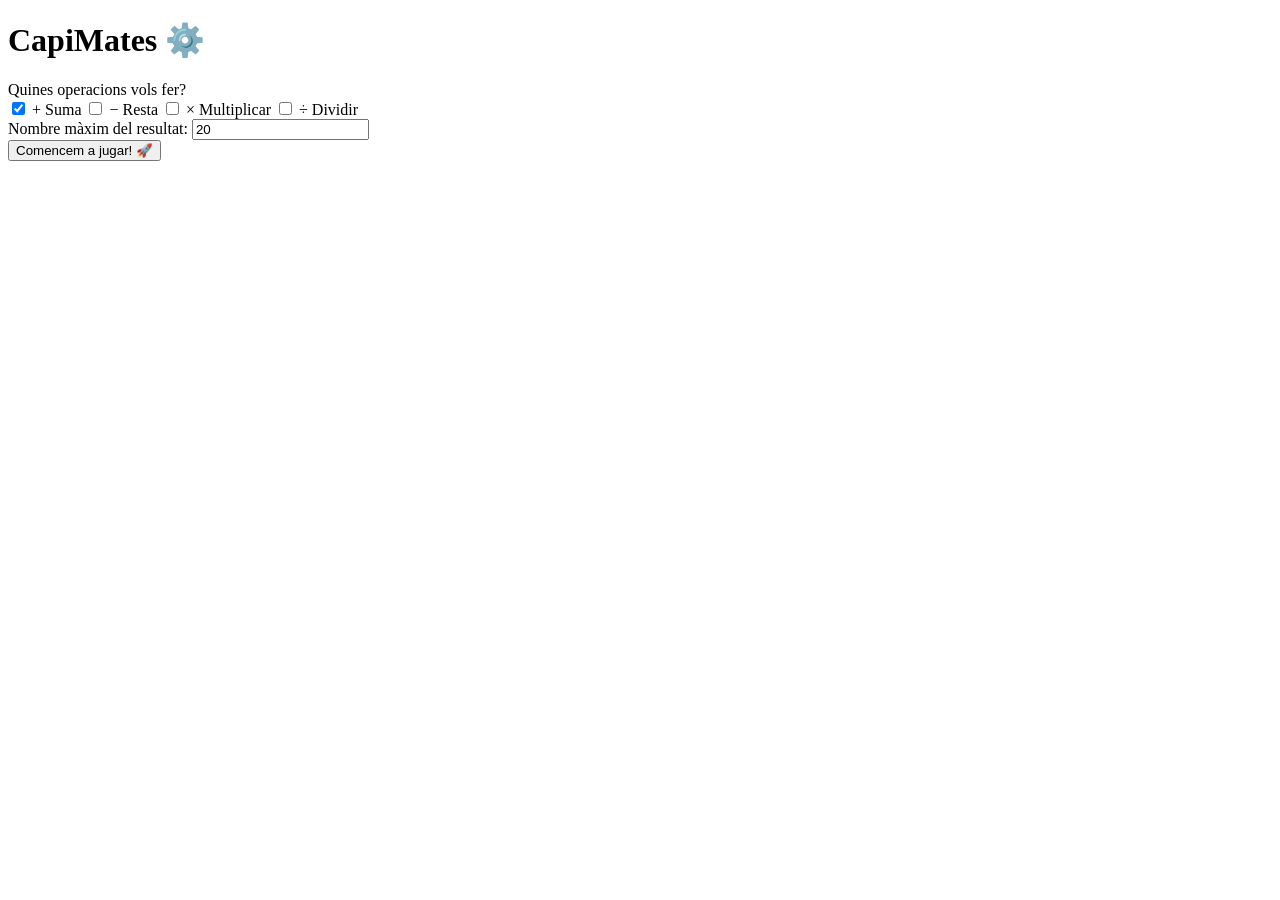
==== index.html @ 8f6d489b "Update index.html" ====
<!DOCTYPE html>
<html lang="es">
<head>
    <meta charset="UTF-8">
    <meta name="viewport" content="width=device-width, initial-scale=1.0">
    <title>Joc de Matemàtiques amb Capibara</title>
    <link rel="stylesheet" href="estilos.css">
</head>
<body>

    <div id="pantalla-configuracion" class="contenedor-juego">
        <h1>CapiMates ⚙️</h1>
        
        <div class="grupo-ajuste">
            <label>Quines operacions vols fer?</label>
            <div class="selector-operaciones">
                <label class="tarjeta-op">
                    <input type="checkbox" value="+" checked>
                    <span class="icono-op">+</span>
                    <span class="texto-op">Suma</span>
                </label>
                <label class="tarjeta-op">
                    <input type="checkbox" value="-">
                    <span class="icono-op">−</span>
                    <span class="texto-op">Resta</span>
                </label>
                <label class="tarjeta-op">
                    <input type="checkbox" value="*">
                    <span class="icono-op">×</span>
                    <span class="texto-op">Multiplicar</span>
                </label>
                <label class="tarjeta-op">
                    <input type="checkbox" value="/">
                    <span class="icono-op">÷</span>
                    <span class="texto-op">Dividir</span>
                </label>
            </div>
        </div>

        <div class="grupo-ajuste">
            <label for="input-maximo">Nombre màxim del resultat:</label>
            <input type="number" id="input-maximo" value="20" min="5">
        </div>

        <button id="btn-iniciar">Comencem a jugar! 🚀</button>
    </div>

    <div id="pantalla-juego" class="contenedor-juego" style="display: none;">
        <div class="contenedor-progreso">
            <div id="barra-progreso" class="barra-progreso"></div>
        </div>

        <div class="pizarra">
            <span id="num1">?</span>
            <span id="operador-visual" class="operador">×</span>
            <span id="num2">?</span>
        </div>

        <div class="zona-interaccion">
            <input type="text" id="input-respuesta" placeholder="?" readonly>
            <p id="mensaje-feedback" class="mensaje-error"></p>
            
            <div class="teclado-pantalla">
                <button class="tecla" data-valor="1">1</button>
                <button class="tecla" data-valor="2">2</button>
                <button class="tecla" data-valor="3">3</button>
                <button class="tecla" data-valor="4">4</button>
                <button class="tecla" data-valor="5">5</button>
                <button class="tecla" data-valor="6">6</button>
                <button class="tecla" data-valor="7">7</button>
                <button class="tecla" data-valor="8">8</button>
                <button class="tecla" data-valor="9">9</button>
                <button class="tecla tecla-accion borrar" data-valor="borrar">⌫</button>
                <button class="tecla" data-valor="0">0</button>
                <button class="tecla tecla-accion enviar" data-valor="enviar">✓</button>
            </div>
        </div>
    </div>

    <div id="pantalla-premio" class="contenedor-premio" style="display: none;">
        <h1>Genial! ⭐</h1>
        <p>Fes pesigolles a la teva nova amiga!</p>

        <div id="area-capibara" class="area-capibara">
            <svg id="capibara-svg" viewBox="0 0 200 200" width="200" height="200">
                <circle cx="70" cy="90" r="14" fill="#8c6239"/>
                <circle cx="70" cy="90" r="8" fill="#b1855b"/>
                
                <path d="M 50,140 C 40,80 135,65 155,95 C 170,95 185,105 185,125 C 185,155 145,165 100,165 C 55,165 50,155 50,140 Z" fill="#a07148"/>
                
                <path d="M 135,115 C 135,95 180,100 180,125 C 180,145 150,145 135,135 Z" fill="#8c6239"/>
                <ellipse cx="175" cy="116" rx="4" ry="6" fill="#2d1e18"/>
                
                <circle id="capi-ojo-normal" cx="128" cy="92" r="5.5" fill="#2d1e18"/>
                <path id="capi-boca-normal" d="M 155,132 Q 165,132 170,127" stroke="#2d1e18" stroke-width="3.5" stroke-linecap="round" fill="none"/>
                
                <path id="capi-ojo-feliz" d="M 120,95 Q 128,85 136,95" stroke="#2d1e18" stroke-width="4.5" stroke-linecap="round" fill="none"/>
                <path id="capi-boca-feliz" d="M 150,127 Q 162,144 172,125" stroke="#2d1e18" stroke-width="3.5" stroke-linecap="round" fill="#d90429"/>
                
                <circle cx="138" cy="108" r="9" fill="#ffb3c1" opacity="0.75"/>
            </svg>
            <div id="efecto-caricia" class="efecto-caricia">✨</div>
        </div>

        <button id="btn-reiniciar">Tornem! 🔄</button>
    </div>

    <script src="script.js"></script>
</body>
</html>
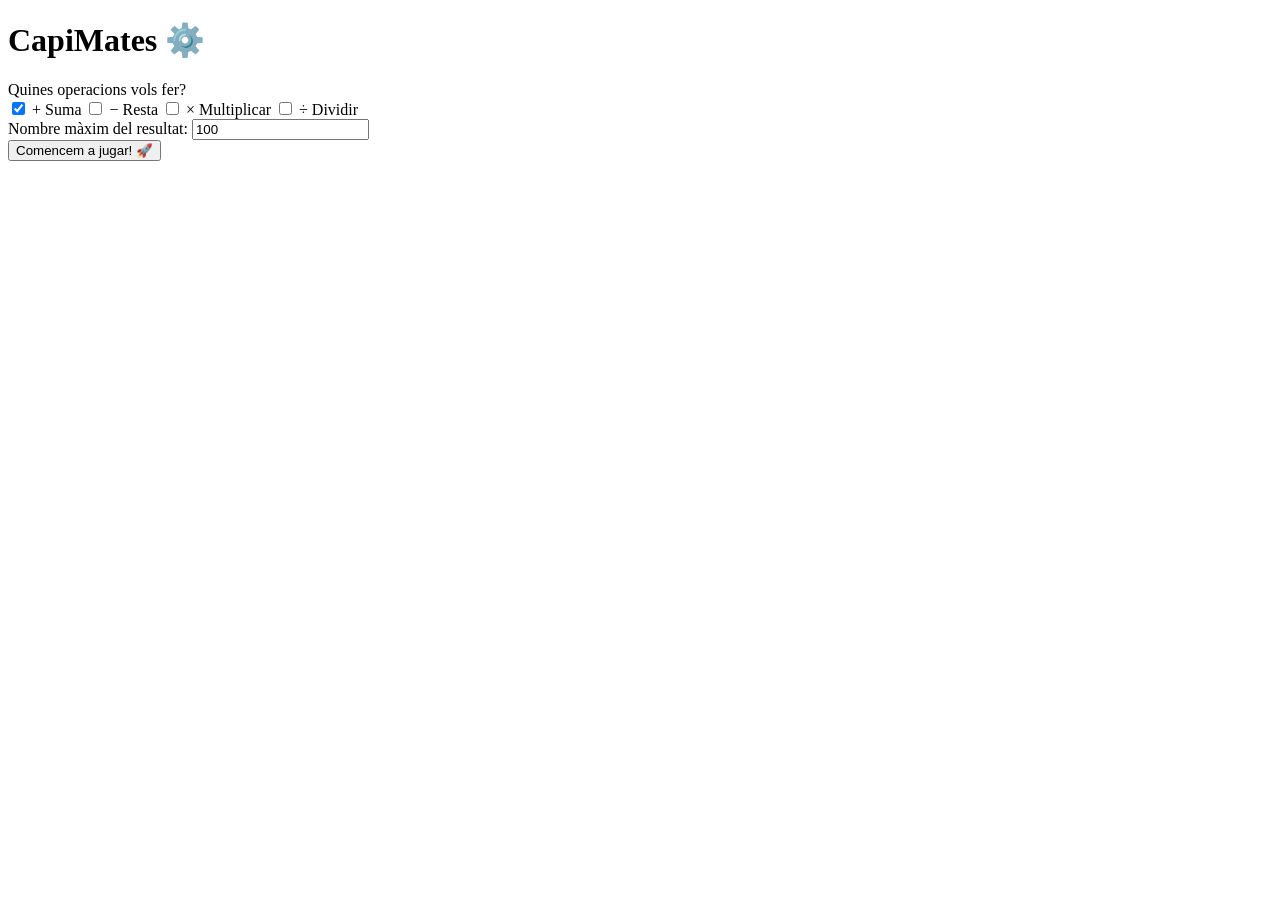
==== commit 270ac103: "Update index.html" ====
--- a/index.html
+++ b/index.html
@@ -39,7 +39,7 @@
 
         <div class="grupo-ajuste">
             <label for="input-maximo">Nombre màxim del resultat:</label>
-            <input type="number" id="input-maximo" value="20" min="5">
+            <input type="number" id="input-maximo" value="100" min="5">
         </div>
 
         <button id="btn-iniciar">Comencem a jugar! 🚀</button>
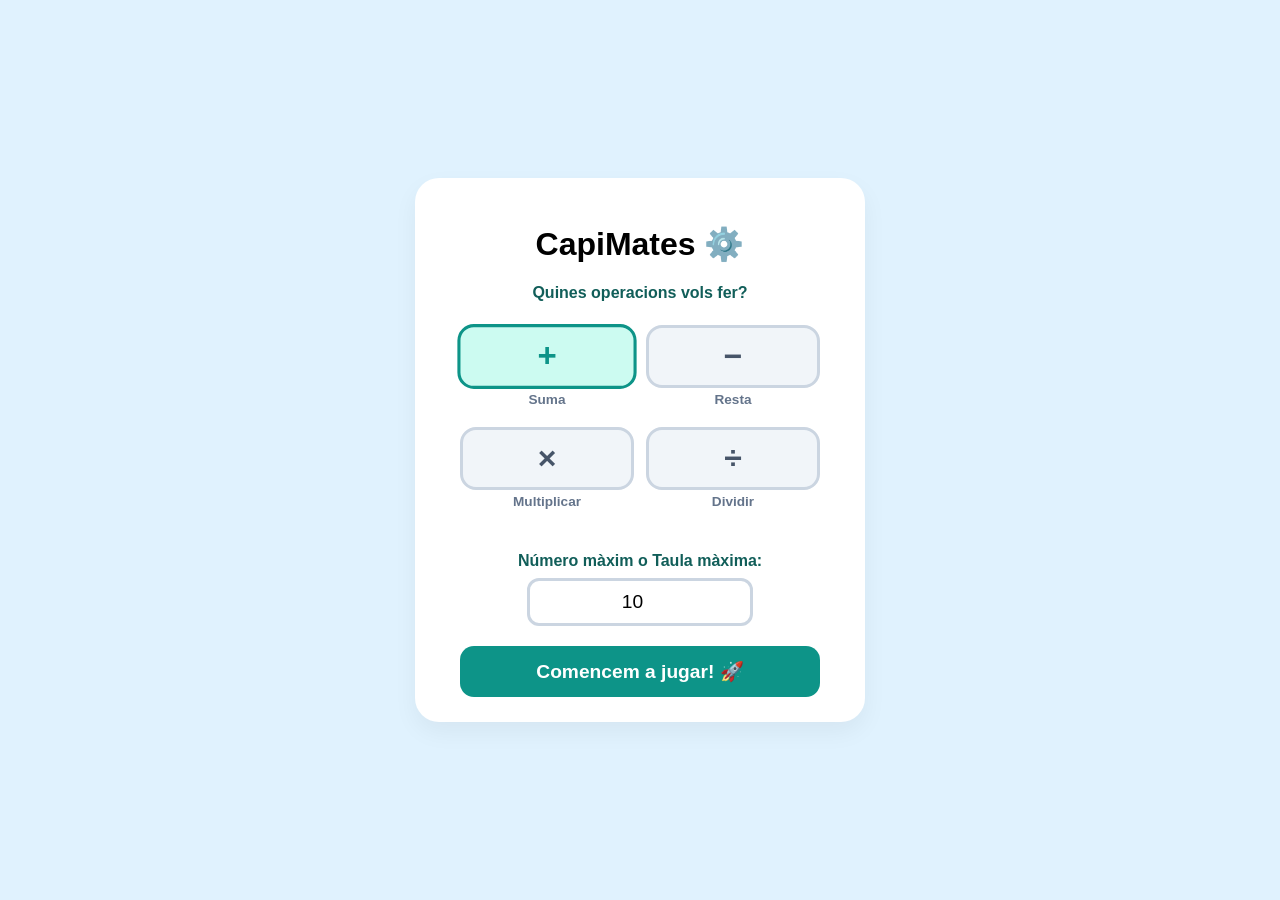
==== commit 3e0b86e5: "Ver 1.1" ====
--- a/index.html
+++ b/index.html
@@ -1,10 +1,13 @@
 <!DOCTYPE html>
-<html lang="es">
+<html lang="ca">
 <head>
     <meta charset="UTF-8">
     <meta name="viewport" content="width=device-width, initial-scale=1.0">
     <title>Joc de Matemàtiques amb Capibara</title>
     <link rel="stylesheet" href="estilos.css">
+    <link rel="manifest" href="manifest.json">
+    <meta name="mobile-web-app-capable" content="yes">
+    <meta name="apple-mobile-web-app-capable" content="yes">
 </head>
 <body>
 
@@ -38,8 +41,8 @@
         </div>
 
         <div class="grupo-ajuste">
-            <label for="input-maximo">Nombre màxim del resultat:</label>
-            <input type="number" id="input-maximo" value="100" min="5">
+            <label id="label-maximo" for="input-maximo">Número màxim o Taula màxima:</label>
+            <input type="number" id="input-maximo" value="10" min="5">
         </div>
 
         <button id="btn-iniciar">Comencem a jugar! 🚀</button>
@@ -82,23 +85,7 @@
         <p>Fes pesigolles a la teva nova amiga!</p>
 
         <div id="area-capibara" class="area-capibara">
-            <svg id="capibara-svg" viewBox="0 0 200 200" width="200" height="200">
-                <circle cx="70" cy="90" r="14" fill="#8c6239"/>
-                <circle cx="70" cy="90" r="8" fill="#b1855b"/>
-                
-                <path d="M 50,140 C 40,80 135,65 155,95 C 170,95 185,105 185,125 C 185,155 145,165 100,165 C 55,165 50,155 50,140 Z" fill="#a07148"/>
-                
-                <path d="M 135,115 C 135,95 180,100 180,125 C 180,145 150,145 135,135 Z" fill="#8c6239"/>
-                <ellipse cx="175" cy="116" rx="4" ry="6" fill="#2d1e18"/>
-                
-                <circle id="capi-ojo-normal" cx="128" cy="92" r="5.5" fill="#2d1e18"/>
-                <path id="capi-boca-normal" d="M 155,132 Q 165,132 170,127" stroke="#2d1e18" stroke-width="3.5" stroke-linecap="round" fill="none"/>
-                
-                <path id="capi-ojo-feliz" d="M 120,95 Q 128,85 136,95" stroke="#2d1e18" stroke-width="4.5" stroke-linecap="round" fill="none"/>
-                <path id="capi-boca-feliz" d="M 150,127 Q 162,144 172,125" stroke="#2d1e18" stroke-width="3.5" stroke-linecap="round" fill="#d90429"/>
-                
-                <circle cx="138" cy="108" r="9" fill="#ffb3c1" opacity="0.75"/>
-            </svg>
+            <div id="contenedor-capibara-svg"></div>
             <div id="efecto-caricia" class="efecto-caricia">✨</div>
         </div>
 
--- a/estilos.css
+++ b/estilos.css
@@ -0,0 +1,236 @@
+body {
+    background-color: #e0f2fe; 
+    font-family: 'Arial', sans-serif;
+    display: flex;
+    justify-content: center;
+    align-items: center;
+    height: 100vh;
+    margin: 0;
+    overflow: hidden;
+    user-select: none;
+}
+
+.contenedor-juego, .contenedor-premio {
+    background: #ffffff;
+    border-radius: 24px;
+    padding: 25px;
+    box-shadow: 0 10px 25px rgba(0, 0, 0, 0.05);
+    width: 90%;
+    max-width: 400px;
+    text-align: center;
+}
+
+/* --- Ajustes Selección Múltiple (Grid de Tarjetas) --- */
+.selector-operaciones {
+    display: grid;
+    grid-template-columns: repeat(2, 1fr);
+    gap: 12px;
+    width: 90%;
+    margin: 15px auto;
+}
+
+.tarjeta-op {
+    cursor: pointer;
+    position: relative;
+}
+
+.tarjeta-op input {
+    position: absolute;
+    opacity: 0;
+}
+
+.icono-op {
+    display: block;
+    background-color: #f1f5f9;
+    color: #475569;
+    font-size: 2rem;
+    font-weight: bold;
+    border-radius: 16px;
+    padding: 10px 0;
+    border: 3px solid #cbd5e1;
+    transition: all 0.2s;
+}
+
+.texto-op {
+    display: block;
+    font-size: 0.85rem;
+    color: #64748b;
+    margin-top: 4px;
+    font-weight: bold;
+}
+
+/* Estado cuando la casilla está seleccionada */
+.tarjeta-op input:checked + .icono-op {
+    background-color: #ccfbf1;
+    color: #0d9488;
+    border-color: #0d9488;
+    transform: scale(1.03);
+}
+
+.grupo-ajuste {
+    display: flex;
+    flex-direction: column;
+    margin-bottom: 20px;
+}
+
+.grupo-ajuste label {
+    color: #115e59;
+    font-weight: bold;
+    margin-bottom: 8px;
+}
+
+#input-maximo {
+    width: 50%;
+    margin: 0 auto;
+    padding: 10px;
+    font-size: 1.2rem;
+    border: 3px solid #cbd5e1;
+    border-radius: 12px;
+    text-align: center;
+    outline: none;
+}
+
+#btn-iniciar, #btn-reiniciar {
+    background-color: #0d9488;
+    color: white;
+    border: none;
+    border-radius: 14px;
+    padding: 14px;
+    font-size: 1.2rem;
+    font-weight: bold;
+    cursor: pointer;
+    width: 90%;
+}
+
+/* --- Pizarra y Visuales --- */
+.contenedor-progreso {
+    background-color: #f1f5f9;
+    border-radius: 12px;
+    height: 14px;
+    overflow: hidden;
+    margin-bottom: 20px;
+}
+
+.barra-progreso {
+    background-color: #22c55e;
+    height: 100%;
+    width: 0%;
+    transition: width 0.3s;
+}
+
+.pizarra {
+    background-color: #ccfbf1;
+    color: #115e59;
+    font-size: 3.2rem;
+    font-weight: bold;
+    border-radius: 20px;
+    padding: 25px;
+    margin-bottom: 15px;
+    display: flex;
+    justify-content: center;
+    gap: 15px;
+}
+
+#input-respuesta {
+    width: 60%;
+    padding: 10px;
+    font-size: 1.8rem;
+    border: 3px solid #cbd5e1;
+    border-radius: 14px;
+    text-align: center;
+    background-color: #f8fafc;
+    margin-bottom: 5px;
+}
+
+.mensaje-error {
+    color: #dc2626;
+    font-weight: bold;
+    min-height: 24px;
+    margin: 5px 0;
+}
+
+/* --- Teclado Numérico Integrado --- */
+.teclado-pantalla {
+    display: grid;
+    grid-template-columns: repeat(3, 1fr);
+    gap: 10px;
+    width: 90%;
+    margin: 10px auto 0 auto;
+}
+
+.tecla {
+    background-color: #f8fafc;
+    border: 2px solid #e2e8f0;
+    border-radius: 12px;
+    padding: 15px 0;
+    font-size: 1.4rem;
+    font-weight: bold;
+    color: #334155;
+    cursor: pointer;
+    transition: background 0.1s;
+}
+
+.tecla:active {
+    background-color: #cbd5e1;
+}
+
+.tecla-accion {
+    color: white;
+}
+
+.tecla-accion.borrar {
+    background-color: #94a3b8;
+    border-color: #64748b;
+}
+
+.tecla-accion.enviar {
+    background-color: #059669;
+    border-color: #047857;
+}
+
+/* --- Estados Animados de la Capibara Dulce --- */
+.area-capibara {
+    position: relative;
+    width: 220px;
+    height: 220px;
+    margin: 20px auto;
+    background-color: #f0fdf4;
+    border-radius: 50%;
+    display: flex;
+    justify-content: center;
+    align-items: center;
+    cursor: pointer;
+    -webkit-tap-highlight-color: transparent;
+}
+
+#capibara-svg {
+    transition: transform 0.15s ease-out;
+}
+
+/* Por defecto, los vectores felices están escondidos */
+#capi-ojo-feliz, #capi-boca-feliz {
+    display: none;
+}
+
+/* Cuando se activa la clase 'feliz' cambiamos las expresiones y salta */
+.area-capibara.feliz #capibara-svg {
+    transform: scale(1.12) translateY(-8px);
+}
+
+.area-capibara.feliz #capi-ojo-normal,
+.area-capibara.feliz #capi-boca-normal {
+    display: none;
+}
+
+.area-capibara.feliz #capi-ojo-feliz,
+.area-capibara.feliz #capi-boca-feliz {
+    display: block;
+}
+
+.efecto-caricia {
+    position: absolute;
+    font-size: 3rem;
+    opacity: 0;
+    transition: opacity 0.2s, transform 0.3s;
+    pointer-events: none;
+}
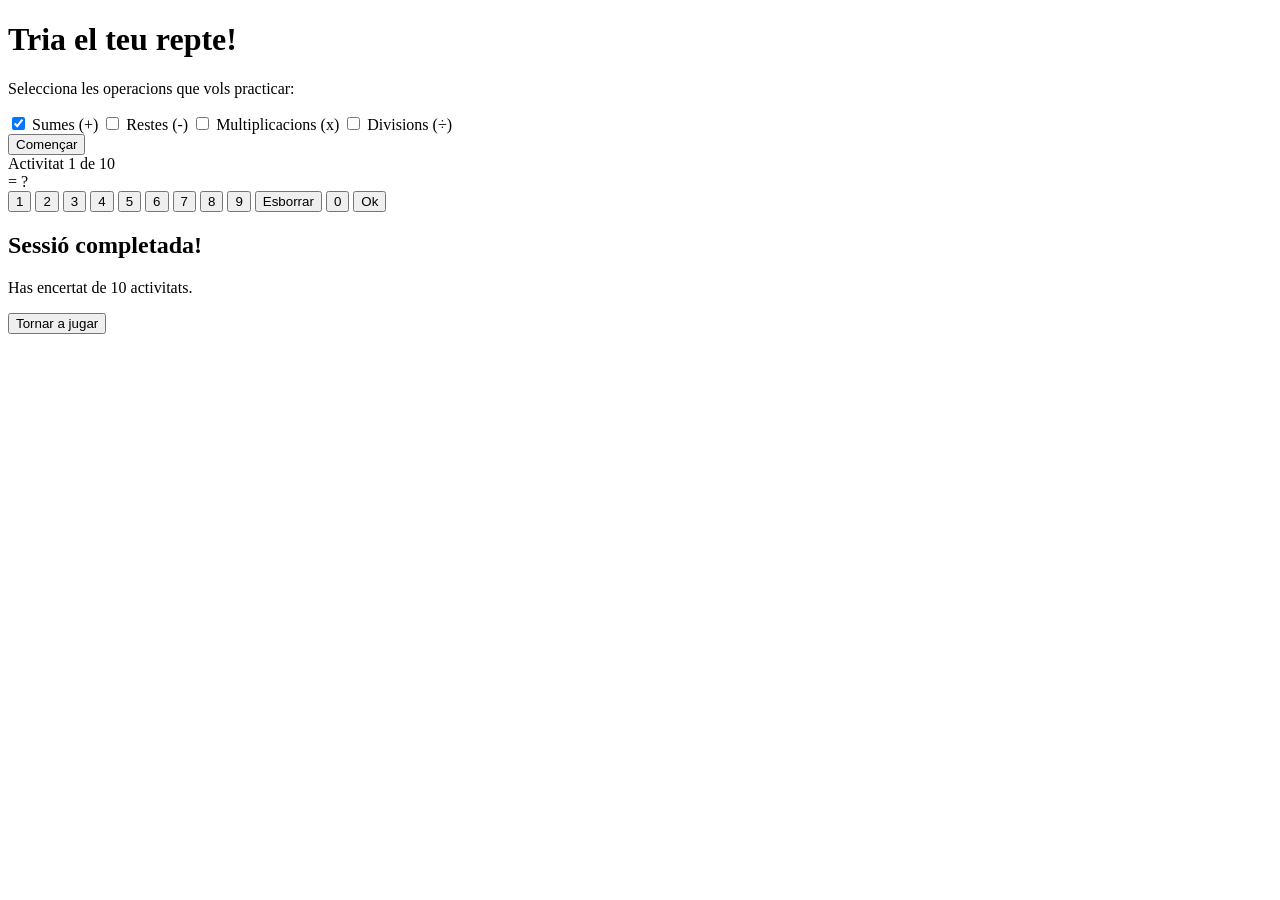
==== commit bedf1c6e: "Rename index to index.html" ====
--- a/index.html
+++ b/index.html
@@ -3,95 +3,66 @@
 <head>
     <meta charset="UTF-8">
     <meta name="viewport" content="width=device-width, initial-scale=1.0">
-    <title>Joc de Matemàtiques amb Capibara</title>
-    <link rel="stylesheet" href="estilos.css">
-    <link rel="manifest" href="manifest.json">
-    <meta name="mobile-web-app-capable" content="yes">
-    <meta name="apple-mobile-web-app-capable" content="yes">
+    <title>Repte Matemàtic</title>
+    <link rel="stylesheet" href="style.css">
 </head>
 <body>
+    <div id="app-container">
+        <!-- PANTALLA D'INICI -->
+        <div id="screen-start" class="screen active">
+            <h1>Tria el teu repte!</h1>
+            <p>Selecciona les operacions que vols practicar:</p>
+            <div class="options">
+                <label><input type="checkbox" id="op-add" value="+" checked> Sumes (+)</label>
+                <label><input type="checkbox" id="op-sub" value="-"> Restes (-)</label>
+                <label><input type="checkbox" id="op-mul" value="*"> Multiplicacions (x)</label>
+                <label><input type="checkbox" id="op-div" value="/"> Divisions (÷)</label>
+            </div>
+            <button id="btn-start" class="btn-primary">Començar</button>
+        </div>
 
-    <div id="pantalla-configuracion" class="contenedor-juego">
-        <h1>CapiMates ⚙️</h1>
-        
-        <div class="grupo-ajuste">
-            <label>Quines operacions vols fer?</label>
-            <div class="selector-operaciones">
-                <label class="tarjeta-op">
-                    <input type="checkbox" value="+" checked>
-                    <span class="icono-op">+</span>
-                    <span class="texto-op">Suma</span>
-                </label>
-                <label class="tarjeta-op">
-                    <input type="checkbox" value="-">
-                    <span class="icono-op">−</span>
-                    <span class="texto-op">Resta</span>
-                </label>
-                <label class="tarjeta-op">
-                    <input type="checkbox" value="*">
-                    <span class="icono-op">×</span>
-                    <span class="texto-op">Multiplicar</span>
-                </label>
-                <label class="tarjeta-op">
-                    <input type="checkbox" value="/">
-                    <span class="icono-op">÷</span>
-                    <span class="texto-op">Dividir</span>
-                </label>
+        <!-- PANTALLA DE JOC -->
+        <div id="screen-game" class="screen">
+            <div class="progress-bar">
+                <span id="progress-text">Activitat 1 de 10</span>
+            </div>
+            <div class="game-area">
+                <div id="operation-display">
+                    <span id="num1"></span> 
+                    <span id="operator"></span> 
+                    <span id="num2"></span> = 
+                    <span id="user-answer">?</span>
+                </div>
+                
+                <!-- TECLAT NUMÈRIC -->
+                <div class="numpad">
+                    <button class="num-btn">1</button>
+                    <button class="num-btn">2</button>
+                    <button class="num-btn">3</button>
+                    <button class="num-btn">4</button>
+                    <button class="num-btn">5</button>
+                    <button class="num-btn">6</button>
+                    <button class="num-btn">7</button>
+                    <button class="num-btn">8</button>
+                    <button class="num-btn">9</button>
+                    <button class="num-btn action-btn" id="btn-clear">Esborrar</button>
+                    <button class="num-btn">0</button>
+                    <button class="num-btn action-btn" id="btn-submit">Ok</button>
+                </div>
+                <div id="feedback-message"></div>
             </div>
         </div>
 
-        <div class="grupo-ajuste">
-            <label id="label-maximo" for="input-maximo">Número màxim o Taula màxima:</label>
-            <input type="number" id="input-maximo" value="10" min="5">
-        </div>
-
-        <button id="btn-iniciar">Comencem a jugar! 🚀</button>
-    </div>
-
-    <div id="pantalla-juego" class="contenedor-juego" style="display: none;">
-        <div class="contenedor-progreso">
-            <div id="barra-progreso" class="barra-progreso"></div>
-        </div>
-
-        <div class="pizarra">
-            <span id="num1">?</span>
-            <span id="operador-visual" class="operador">×</span>
-            <span id="num2">?</span>
-        </div>
-
-        <div class="zona-interaccion">
-            <input type="text" id="input-respuesta" placeholder="?" readonly>
-            <p id="mensaje-feedback" class="mensaje-error"></p>
-            
-            <div class="teclado-pantalla">
-                <button class="tecla" data-valor="1">1</button>
-                <button class="tecla" data-valor="2">2</button>
-                <button class="tecla" data-valor="3">3</button>
-                <button class="tecla" data-valor="4">4</button>
-                <button class="tecla" data-valor="5">5</button>
-                <button class="tecla" data-valor="6">6</button>
-                <button class="tecla" data-valor="7">7</button>
-                <button class="tecla" data-valor="8">8</button>
-                <button class="tecla" data-valor="9">9</button>
-                <button class="tecla tecla-accion borrar" data-valor="borrar">⌫</button>
-                <button class="tecla" data-valor="0">0</button>
-                <button class="tecla tecla-accion enviar" data-valor="enviar">✓</button>
+        <!-- PANTALLA DE RESULTATS -->
+        <div id="screen-results" class="screen">
+            <h2>Sessió completada!</h2>
+            <div class="score-display">
+                <p>Has encertat <span id="final-score"></span> de 10 activitats.</p>
+                <p id="result-message"></p>
             </div>
+            <button id="btn-restart" class="btn-primary">Tornar a jugar</button>
         </div>
     </div>
-
-    <div id="pantalla-premio" class="contenedor-premio" style="display: none;">
-        <h1>Genial! ⭐</h1>
-        <p>Fes pesigolles a la teva nova amiga!</p>
-
-        <div id="area-capibara" class="area-capibara">
-            <div id="contenedor-capibara-svg"></div>
-            <div id="efecto-caricia" class="efecto-caricia">✨</div>
-        </div>
-
-        <button id="btn-reiniciar">Tornem! 🔄</button>
-    </div>
-
     <script src="script.js"></script>
 </body>
 </html>
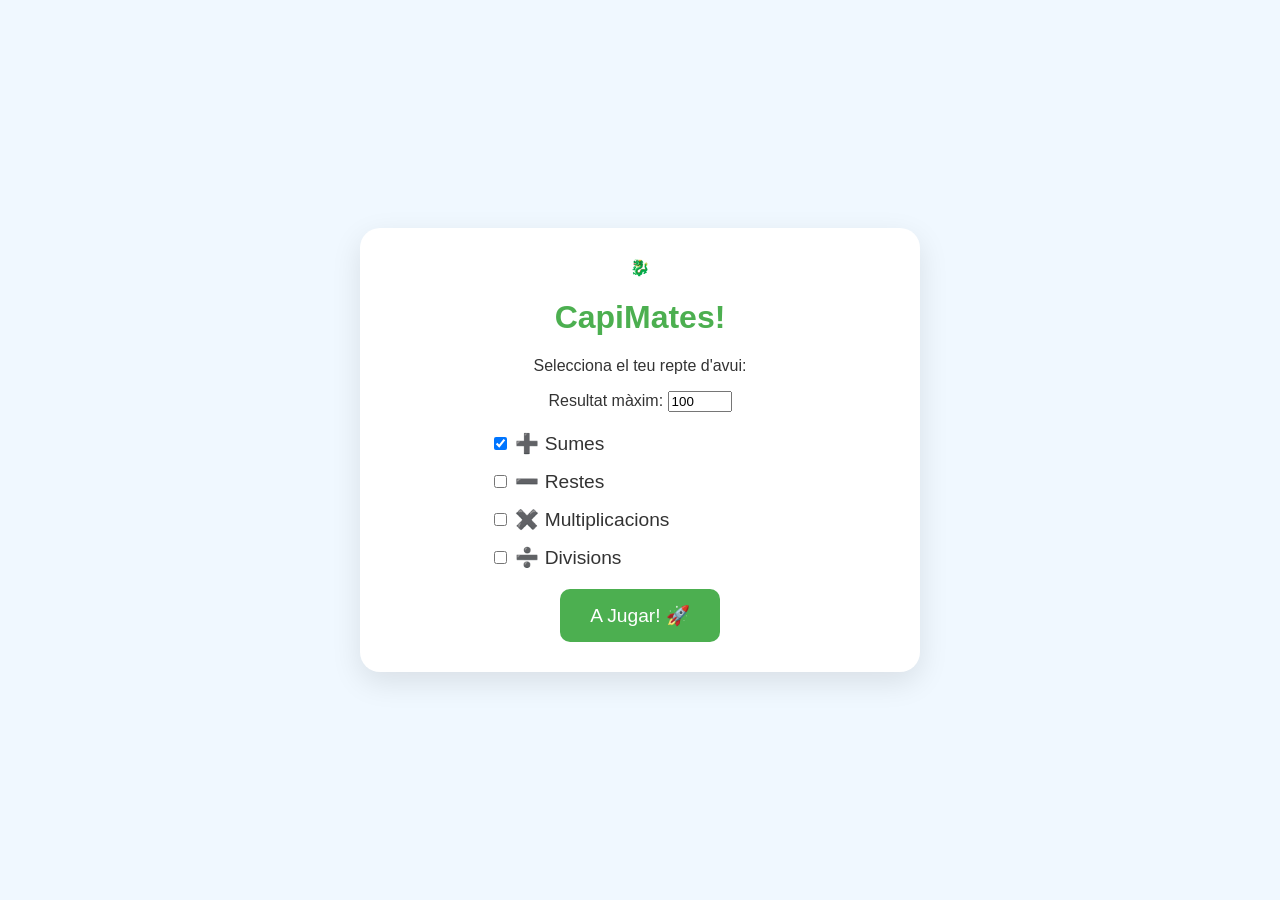
==== commit 221a559f: "Update title and button texts in index.html" ====
--- a/index.html
+++ b/index.html
@@ -3,29 +3,43 @@
 <head>
     <meta charset="UTF-8">
     <meta name="viewport" content="width=device-width, initial-scale=1.0">
-    <title>Repte Matemàtic</title>
+    <title>CapiMates - Repte Matemàtic!</title>
     <link rel="stylesheet" href="style.css">
 </head>
 <body>
     <div id="app-container">
         <!-- PANTALLA D'INICI -->
         <div id="screen-start" class="screen active">
-            <h1>Tria el teu repte!</h1>
-            <p>Selecciona les operacions que vols practicar:</p>
-            <div class="options">
-                <label><input type="checkbox" id="op-add" value="+" checked> Sumes (+)</label>
-                <label><input type="checkbox" id="op-sub" value="-"> Restes (-)</label>
-                <label><input type="checkbox" id="op-mul" value="*"> Multiplicacions (x)</label>
-                <label><input type="checkbox" id="op-div" value="/"> Divisions (÷)</label>
+            <div class="mascot" id="start-mascot">🐉</div>
+            <h1>CapiMates!</h1>
+            <p>Selecciona el teu repte d'avui:</p>
+            
+            <div class="settings-panel">
+                <div class="max-limit-group">
+                    <label for="max-result">Resultat màxim:</label>
+                    <input type="number" id="max-result" value="100" min="10" max="1000">
+                </div>
+                
+                <div class="options">
+                    <label><input type="checkbox" id="op-add" value="+" checked> ➕ Sumes</label>
+                    <label><input type="checkbox" id="op-sub" value="-"> ➖ Restes</label>
+                    <label><input type="checkbox" id="op-mul" value="*"> ✖️ Multiplicacions</label>
+                    <label><input type="checkbox" id="op-div" value="/"> ➗ Divisions</label>
+                </div>
             </div>
-            <button id="btn-start" class="btn-primary">Començar</button>
+            
+            <button id="btn-start" class="btn-primary">A Jugar! 🚀</button>
         </div>
 
         <!-- PANTALLA DE JOC -->
         <div id="screen-game" class="screen">
-            <div class="progress-bar">
-                <span id="progress-text">Activitat 1 de 10</span>
+            <div class="header-game">
+                <div class="progress-bar">
+                    <span id="progress-text">Activitat 1 / 10</span>
+                </div>
+                <div class="mascot-small" id="game-mascot">🤔</div>
             </div>
+
             <div class="game-area">
                 <div id="operation-display">
                     <span id="num1"></span> 
@@ -34,7 +48,6 @@
                     <span id="user-answer">?</span>
                 </div>
                 
-                <!-- TECLAT NUMÈRIC -->
                 <div class="numpad">
                     <button class="num-btn">1</button>
                     <button class="num-btn">2</button>
@@ -45,9 +58,9 @@
                     <button class="num-btn">7</button>
                     <button class="num-btn">8</button>
                     <button class="num-btn">9</button>
-                    <button class="num-btn action-btn" id="btn-clear">Esborrar</button>
+                    <button class="num-btn action-btn clear-btn" id="btn-clear">Esborrar</button>
                     <button class="num-btn">0</button>
-                    <button class="num-btn action-btn" id="btn-submit">Ok</button>
+                    <button class="num-btn action-btn submit-btn" id="btn-submit">Ok!</button>
                 </div>
                 <div id="feedback-message"></div>
             </div>
@@ -55,14 +68,17 @@
 
         <!-- PANTALLA DE RESULTATS -->
         <div id="screen-results" class="screen">
+            <div class="mascot" id="result-mascot">🎉</div>
             <h2>Sessió completada!</h2>
             <div class="score-display">
                 <p>Has encertat <span id="final-score"></span> de 10 activitats.</p>
                 <p id="result-message"></p>
             </div>
-            <button id="btn-restart" class="btn-primary">Tornar a jugar</button>
+            <button id="btn-restart" class="btn-primary">Tornar a jugar 🔄</button>
         </div>
     </div>
+
+    <!-- AUDIO ELEMENTS (Utilitzarem sons sintetitzats per JS per no dependre de fitxers externs de moment) -->
     <script src="script.js"></script>
 </body>
 </html>
--- a/style.css
+++ b/style.css
@@ -0,0 +1,116 @@
+:root {
+    --primary-color: #4CAF50;
+    --secondary-color: #FFC107;
+    --background: #F0F8FF;
+    --text-color: #333;
+    --error-color: #F44336;
+}
+
+body {
+    font-family: 'Segoe UI', Tahoma, Geneva, Verdana, sans-serif;
+    background-color: var(--background);
+    color: var(--text-color);
+    display: flex;
+    justify-content: center;
+    align-items: center;
+    height: 100vh;
+    margin: 0;
+}
+
+#app-container {
+    background: white;
+    border-radius: 20px;
+    box-shadow: 0 10px 30px rgba(0,0,0,0.1);
+    width: 90%;
+    max-width: 500px;
+    padding: 30px;
+    text-align: center;
+    /* Aquí pots afegir una imatge de fons creada amb Canva */
+}
+
+.screen {
+    display: none;
+}
+
+.screen.active {
+    display: block;
+}
+
+h1, h2 {
+    color: var(--primary-color);
+}
+
+.options {
+    display: flex;
+    flex-direction: column;
+    gap: 15px;
+    margin: 20px 0;
+    text-align: left;
+    padding-left: 20%;
+}
+
+.options label {
+    font-size: 1.2rem;
+    cursor: pointer;
+}
+
+.btn-primary {
+    background-color: var(--primary-color);
+    color: white;
+    border: none;
+    padding: 15px 30px;
+    font-size: 1.2rem;
+    border-radius: 10px;
+    cursor: pointer;
+    transition: transform 0.2s;
+}
+
+.btn-primary:hover {
+    transform: scale(1.05);
+}
+
+#operation-display {
+    font-size: 3rem;
+    font-weight: bold;
+    margin: 20px 0;
+    color: #2c3e50;
+}
+
+#user-answer {
+    color: var(--primary-color);
+    min-width: 60px;
+    display: inline-block;
+    border-bottom: 4px solid var(--primary-color);
+}
+
+.numpad {
+    display: grid;
+    grid-template-columns: repeat(3, 1fr);
+    gap: 10px;
+    margin: 20px 0;
+}
+
+.num-btn {
+    background-color: #e0e0e0;
+    border: none;
+    padding: 20px;
+    font-size: 1.5rem;
+    border-radius: 10px;
+    cursor: pointer;
+}
+
+.num-btn:active {
+    background-color: #ccc;
+}
+
+.action-btn {
+    background-color: var(--secondary-color);
+    font-size: 1.1rem;
+    font-weight: bold;
+}
+
+#feedback-message {
+    font-size: 1.5rem;
+    font-weight: bold;
+    min-height: 40px;
+}
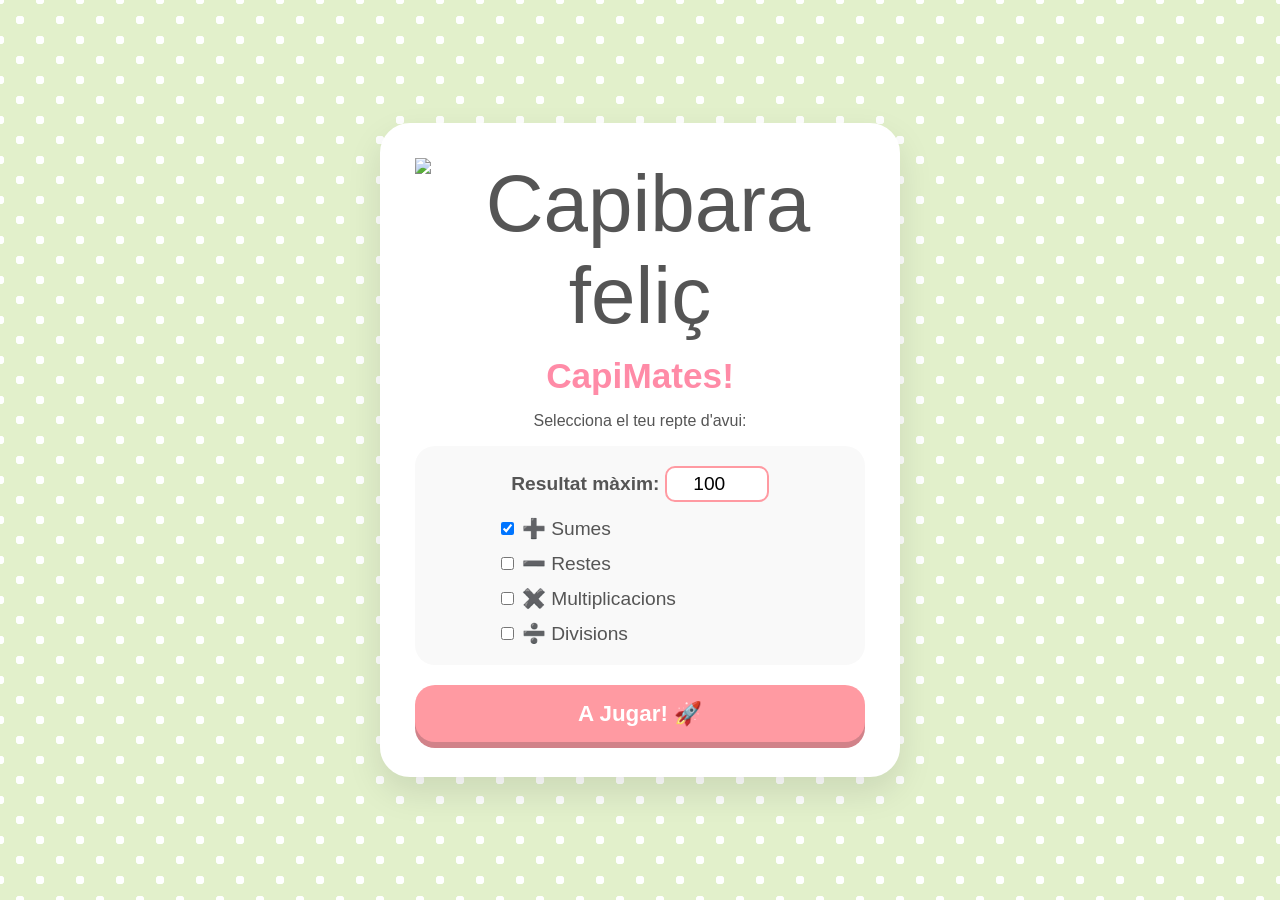
==== commit b8a619fa: "Replace mascots with Capibara images" ====
--- a/index.html
+++ b/index.html
@@ -10,7 +10,8 @@
     <div id="app-container">
         <!-- PANTALLA D'INICI -->
         <div id="screen-start" class="screen active">
-            <div class="mascot" id="start-mascot">🐉</div>
+            <!-- Capibara Content a l'inici -->
+            <img class="mascot" id="start-mascot" src="capi.content.png" alt="Capibara feliç">
             <h1>CapiMates!</h1>
             <p>Selecciona el teu repte d'avui:</p>
             
@@ -37,7 +38,8 @@
                 <div class="progress-bar">
                     <span id="progress-text">Activitat 1 / 10</span>
                 </div>
-                <div class="mascot-small" id="game-mascot">🤔</div>
+                <!-- Capibara Dinàmic durant el joc (comença esperant) -->
+                <img class="mascot-small" id="game-mascot" src="capi.espera.png" alt="Capibara pensant">
             </div>
 
             <div class="game-area">
@@ -68,7 +70,8 @@
 
         <!-- PANTALLA DE RESULTATS -->
         <div id="screen-results" class="screen">
-            <div class="mascot" id="result-mascot">🎉</div>
+            <!-- Capibara Dinàmic per al resultat -->
+            <img class="mascot" id="result-mascot" src="capi.content.png" alt="Capibara resultat">
             <h2>Sessió completada!</h2>
             <div class="score-display">
                 <p>Has encertat <span id="final-score"></span> de 10 activitats.</p>
@@ -78,7 +81,6 @@
         </div>
     </div>
 
-    <!-- AUDIO ELEMENTS (Utilitzarem sons sintetitzats per JS per no dependre de fitxers externs de moment) -->
     <script src="script.js"></script>
 </body>
 </html>
--- a/style.css
+++ b/style.css
@@ -1,14 +1,19 @@
 :root {
-    --primary-color: #4CAF50;
-    --secondary-color: #FFC107;
-    --background: #F0F8FF;
-    --text-color: #333;
-    --error-color: #F44336;
+    --primary-color: #FF9AA2; /* Rosa pastís */
+    --secondary-color: #FFDAC1; /* Préssec pastís */
+    --success-color: #B5EAD7; /* Verd menta */
+    --error-color: #FFB7B2; /* Vermell fluix */
+    --background: #E2F0CB; /* Verd llima molt clar */
+    --text-color: #555;
+    --button-shadow: #d18289;
 }
 
 body {
-    font-family: 'Segoe UI', Tahoma, Geneva, Verdana, sans-serif;
+    font-family: 'Comic Sans MS', 'Chalkboard SE', 'Segoe UI', sans-serif; /* Tipografia més infantil */
     background-color: var(--background);
+    background-image: radial-gradient(#fff 15%, transparent 16%), radial-gradient(#fff 15%, transparent 16%);
+    background-size: 40px 40px;
+    background-position: 0 0, 20px 20px; /* Patró de punts divertit */
     color: var(--text-color);
     display: flex;
     justify-content: center;
@@ -19,98 +24,134 @@
 
 #app-container {
     background: white;
-    border-radius: 20px;
-    box-shadow: 0 10px 30px rgba(0,0,0,0.1);
+    border-radius: 30px;
+    box-shadow: 0 15px 35px rgba(0,0,0,0.1);
     width: 90%;
-    max-width: 500px;
+    max-width: 450px;
     padding: 30px;
     text-align: center;
-    /* Aquí pots afegir una imatge de fons creada amb Canva */
+    border: 5px solid white;
 }
 
-.screen {
-    display: none;
+.screen { display: none; }
+.screen.active { display: block; animation: fadeIn 0.5s; }
+
+/* Mascotes i Emojis */
+.mascot { font-size: 5rem; margin-bottom: -10px; }
+.mascot-small { font-size: 3rem; }
+
+h1, h2 { color: #FF8BA7; font-size: 2.2rem; margin-bottom: 10px;}
+
+.settings-panel {
+    background-color: #f9f9f9;
+    border-radius: 20px;
+    padding: 20px;
+    margin-bottom: 20px;
 }
 
-.screen.active {
-    display: block;
+.max-limit-group {
+    margin-bottom: 15px;
+    font-weight: bold;
+    font-size: 1.2rem;
 }
 
-h1, h2 {
-    color: var(--primary-color);
+.max-limit-group input {
+    font-size: 1.2rem;
+    padding: 5px 10px;
+    width: 80px;
+    border-radius: 10px;
+    border: 2px solid var(--primary-color);
+    text-align: center;
+    font-family: inherit;
 }
 
 .options {
     display: flex;
     flex-direction: column;
-    gap: 15px;
-    margin: 20px 0;
+    gap: 12px;
     text-align: left;
-    padding-left: 20%;
+    padding-left: 15%;
 }
 
-.options label {
-    font-size: 1.2rem;
-    cursor: pointer;
-}
+.options label { font-size: 1.2rem; cursor: pointer; }
 
 .btn-primary {
     background-color: var(--primary-color);
     color: white;
     border: none;
     padding: 15px 30px;
-    font-size: 1.2rem;
-    border-radius: 10px;
+    font-size: 1.4rem;
+    font-weight: bold;
+    border-radius: 20px;
     cursor: pointer;
-    transition: transform 0.2s;
+    box-shadow: 0 6px 0 var(--button-shadow);
+    transition: all 0.1s;
+    width: 100%;
 }
 
-.btn-primary:hover {
-    transform: scale(1.05);
+.btn-primary:active {
+    transform: translateY(6px);
+    box-shadow: 0 0px 0 var(--button-shadow);
 }
 
 #operation-display {
-    font-size: 3rem;
+    font-size: 3.5rem;
     font-weight: bold;
-    margin: 20px 0;
-    color: #2c3e50;
+    margin: 15px 0;
+    color: #4A4E69;
+    background: #F8EDEB;
+    border-radius: 20px;
+    padding: 15px;
 }
 
 #user-answer {
-    color: var(--primary-color);
+    color: #FF8BA7;
     min-width: 60px;
     display: inline-block;
-    border-bottom: 4px solid var(--primary-color);
+    border-bottom: 5px dashed #FF8BA7;
 }
 
 .numpad {
     display: grid;
     grid-template-columns: repeat(3, 1fr);
-    gap: 10px;
+    gap: 12px;
     margin: 20px 0;
 }
 
 .num-btn {
-    background-color: #e0e0e0;
-    border: none;
-    padding: 20px;
-    font-size: 1.5rem;
-    border-radius: 10px;
+    background-color: white;
+    border: 3px solid #eee;
+    padding: 15px;
+    font-size: 1.8rem;
+    font-weight: bold;
+    border-radius: 15px;
     cursor: pointer;
+    color: #555;
+    box-shadow: 0 4px 0 #eee;
+    transition: all 0.1s;
+    font-family: inherit;
 }
 
 .num-btn:active {
-    background-color: #ccc;
+    transform: translateY(4px);
+    box-shadow: 0 0px 0 #eee;
 }
 
-.action-btn {
-    background-color: var(--secondary-color);
-    font-size: 1.1rem;
-    font-weight: bold;
-}
+.action-btn { font-size: 1.1rem; }
+.clear-btn { background-color: var(--secondary-color); border-color: #E5C3A6; box-shadow: 0 4px 0 #E5C3A6; }
+.submit-btn { background-color: var(--success-color); border-color: #9DCCBB; box-shadow: 0 4px 0 #9DCCBB; }
 
 #feedback-message {
     font-size: 1.5rem;
     font-weight: bold;
     min-height: 40px;
+    margin-top: 10px;
 }
+
+/* Animacions de Gamificació */
+@keyframes fadeIn { from { opacity: 0; transform: scale(0.9); } to { opacity: 1; transform: scale(1); } }
+@keyframes bounce { 0%, 100% { transform: translateY(0); } 50% { transform: translateY(-20px); } }
+@keyframes shake { 0%, 100% { transform: translateX(0); } 25% { transform: translateX(-10px); } 75% { transform: translateX(10px); } }
+
+.anim-bounce { animation: bounce 0.5s; }
+.anim-shake { animation: shake 0.5s; }
